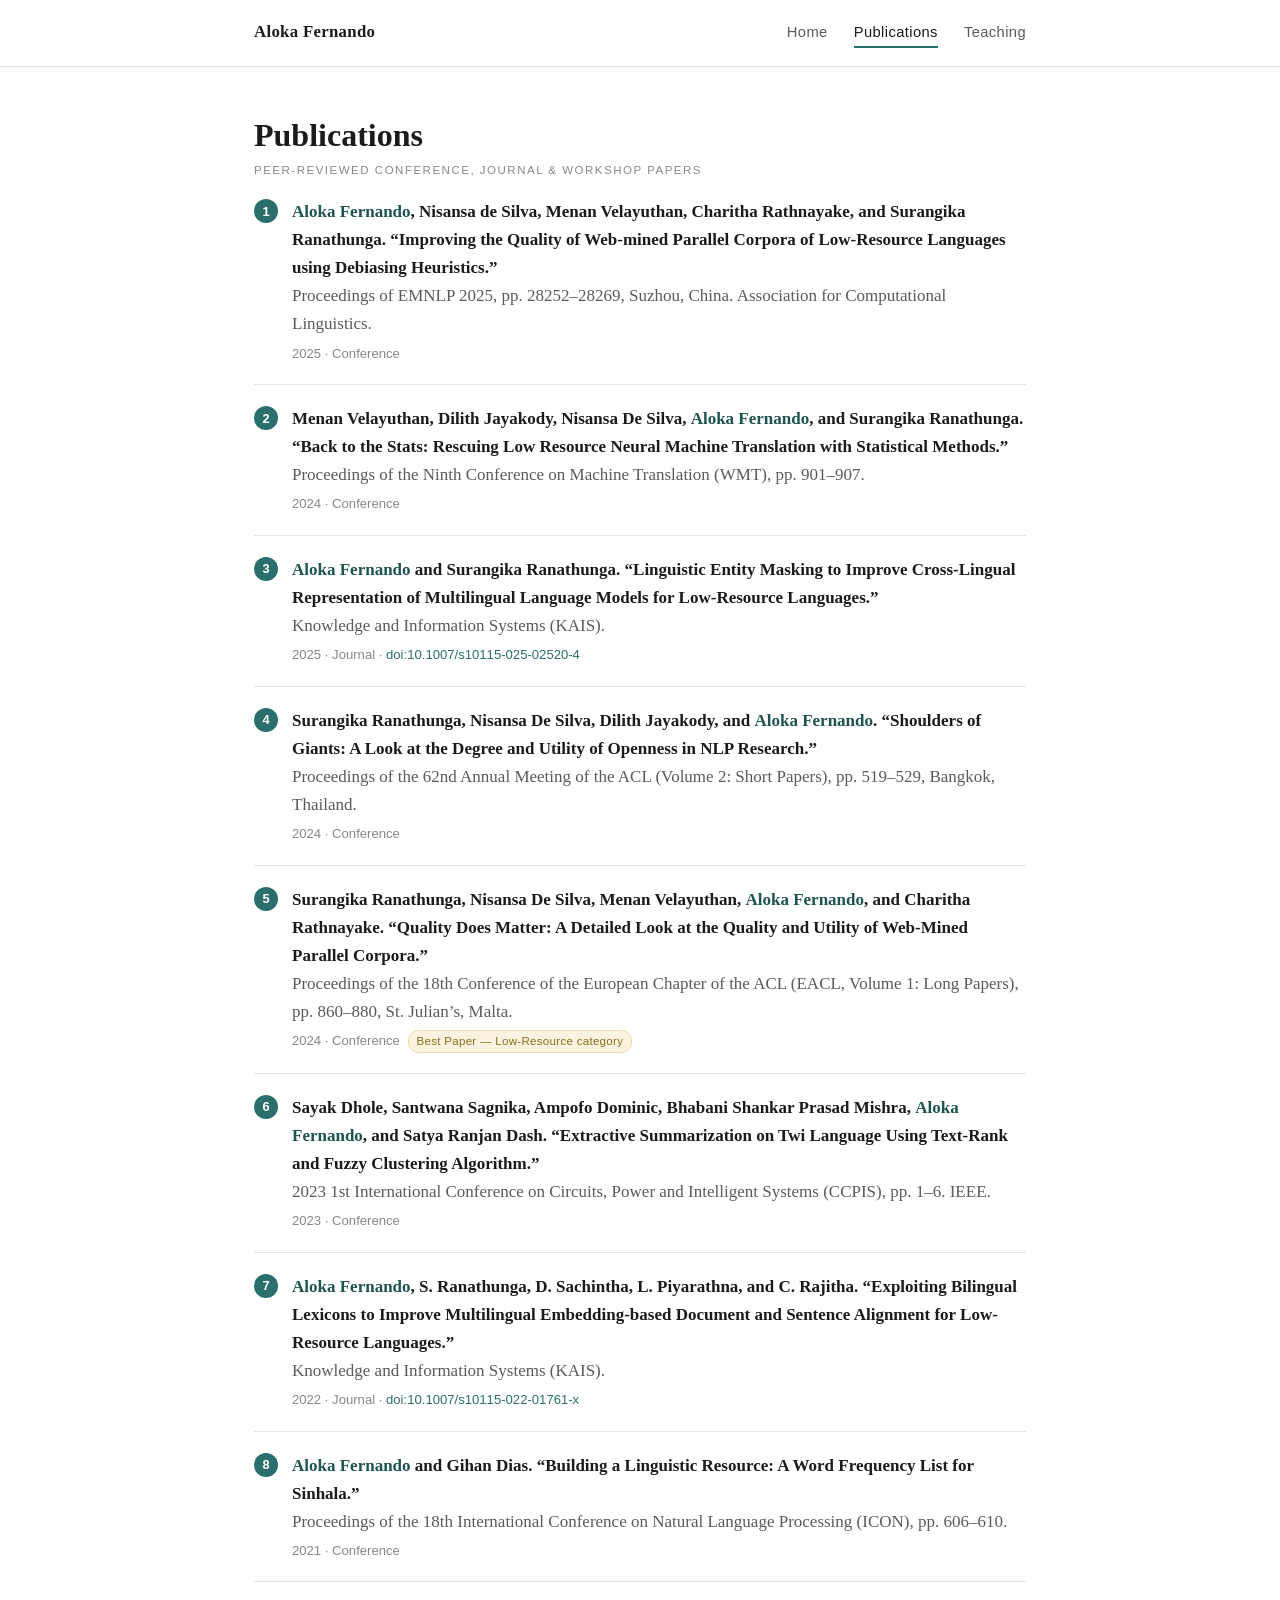
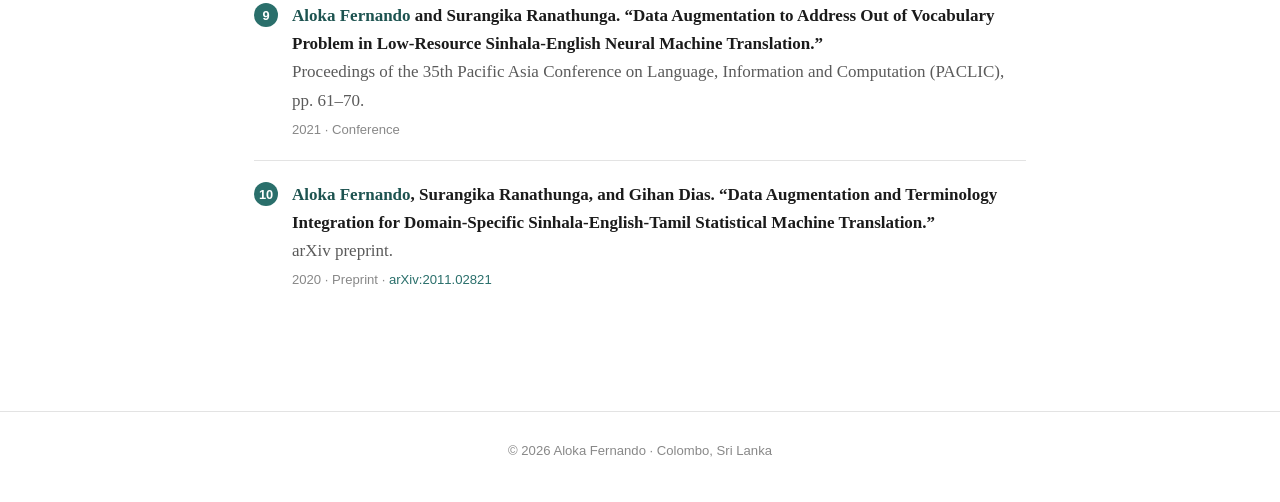
==== publications.html @ 45970b9c "Add files via upload" ====
<!DOCTYPE html>
<html lang="en">
<head>
  <meta charset="UTF-8">
  <meta name="viewport" content="width=device-width, initial-scale=1.0">
  <title>Publications — Aloka Fernando</title>
  <meta name="description" content="Publications by Aloka Fernando in NLP and low-resource language research.">
  <link rel="stylesheet" href="style.css">
</head>
<body>

  <nav class="site-nav">
    <div class="site-nav__inner">
      <a href="index.html" class="site-nav__name">Aloka Fernando</a>
      <div class="site-nav__links">
        <a href="index.html">Home</a>
        <a href="publications.html" class="active">Publications</a>
        <a href="teaching.html">Teaching</a>
      </div>
    </div>
  </nav>

  <main class="wrap">
    <h1 class="page-title">Publications</h1>
    <p class="subhead">Peer-reviewed conference, journal &amp; workshop papers</p>

    <ol class="pubs">

      <li>
        <span class="pub-title"><span class="me">Aloka Fernando</span>, Nisansa de Silva, Menan Velayuthan,
          Charitha Rathnayake, and Surangika Ranathunga. “Improving the Quality of Web-mined Parallel Corpora
          of Low-Resource Languages using Debiasing Heuristics.”</span>
        <div class="pub-venue">Proceedings of EMNLP 2025, pp. 28252–28269, Suzhou, China. Association for
          Computational Linguistics.</div>
        <div class="pub-meta">2025 · Conference</div>
      </li>

      <li>
        <span class="pub-title">Menan Velayuthan, Dilith Jayakody, Nisansa De Silva,
          <span class="me">Aloka Fernando</span>, and Surangika Ranathunga. “Back to the Stats: Rescuing
          Low Resource Neural Machine Translation with Statistical Methods.”</span>
        <div class="pub-venue">Proceedings of the Ninth Conference on Machine Translation (WMT), pp. 901–907.</div>
        <div class="pub-meta">2024 · Conference</div>
      </li>

      <li>
        <span class="pub-title"><span class="me">Aloka Fernando</span> and Surangika Ranathunga. “Linguistic
          Entity Masking to Improve Cross-Lingual Representation of Multilingual Language Models for
          Low-Resource Languages.”</span>
        <div class="pub-venue">Knowledge and Information Systems (KAIS).</div>
        <div class="pub-meta">2025 · Journal ·
          <a href="https://doi.org/10.1007/s10115-025-02520-4" target="_blank" rel="noopener">doi:10.1007/s10115-025-02520-4</a></div>
      </li>

      <li>
        <span class="pub-title">Surangika Ranathunga, Nisansa De Silva, Dilith Jayakody, and
          <span class="me">Aloka Fernando</span>. “Shoulders of Giants: A Look at the Degree and Utility of
          Openness in NLP Research.”</span>
        <div class="pub-venue">Proceedings of the 62nd Annual Meeting of the ACL (Volume 2: Short Papers),
          pp. 519–529, Bangkok, Thailand.</div>
        <div class="pub-meta">2024 · Conference</div>
      </li>

      <li>
        <span class="pub-title">Surangika Ranathunga, Nisansa De Silva, Menan Velayuthan,
          <span class="me">Aloka Fernando</span>, and Charitha Rathnayake. “Quality Does Matter: A Detailed
          Look at the Quality and Utility of Web-Mined Parallel Corpora.”</span>
        <div class="pub-venue">Proceedings of the 18th Conference of the European Chapter of the ACL (EACL,
          Volume 1: Long Papers), pp. 860–880, St. Julian’s, Malta.</div>
        <div class="pub-meta">2024 · Conference <span class="badge">Best Paper — Low-Resource category</span></div>
      </li>

      <li>
        <span class="pub-title">Sayak Dhole, Santwana Sagnika, Ampofo Dominic, Bhabani Shankar Prasad Mishra,
          <span class="me">Aloka Fernando</span>, and Satya Ranjan Dash. “Extractive Summarization on Twi
          Language Using Text-Rank and Fuzzy Clustering Algorithm.”</span>
        <div class="pub-venue">2023 1st International Conference on Circuits, Power and Intelligent Systems
          (CCPIS), pp. 1–6. IEEE.</div>
        <div class="pub-meta">2023 · Conference</div>
      </li>

      <li>
        <span class="pub-title"><span class="me">Aloka Fernando</span>, S. Ranathunga, D. Sachintha,
          L. Piyarathna, and C. Rajitha. “Exploiting Bilingual Lexicons to Improve Multilingual
          Embedding-based Document and Sentence Alignment for Low-Resource Languages.”</span>
        <div class="pub-venue">Knowledge and Information Systems (KAIS).</div>
        <div class="pub-meta">2022 · Journal ·
          <a href="https://doi.org/10.1007/s10115-022-01761-x" target="_blank" rel="noopener">doi:10.1007/s10115-022-01761-x</a></div>
      </li>

      <li>
        <span class="pub-title"><span class="me">Aloka Fernando</span> and Gihan Dias. “Building a Linguistic
          Resource: A Word Frequency List for Sinhala.”</span>
        <div class="pub-venue">Proceedings of the 18th International Conference on Natural Language Processing
          (ICON), pp. 606–610.</div>
        <div class="pub-meta">2021 · Conference</div>
      </li>

      <li>
        <span class="pub-title"><span class="me">Aloka Fernando</span> and Surangika Ranathunga. “Data
          Augmentation to Address Out of Vocabulary Problem in Low-Resource Sinhala-English Neural Machine
          Translation.”</span>
        <div class="pub-venue">Proceedings of the 35th Pacific Asia Conference on Language, Information and
          Computation (PACLIC), pp. 61–70.</div>
        <div class="pub-meta">2021 · Conference</div>
      </li>

      <li>
        <span class="pub-title"><span class="me">Aloka Fernando</span>, Surangika Ranathunga, and Gihan Dias.
          “Data Augmentation and Terminology Integration for Domain-Specific Sinhala-English-Tamil Statistical
          Machine Translation.”</span>
        <div class="pub-venue">arXiv preprint.</div>
        <div class="pub-meta">2020 · Preprint ·
          <a href="https://arxiv.org/abs/2011.02821" target="_blank" rel="noopener">arXiv:2011.02821</a></div>
      </li>

    </ol>
  </main>

  <footer class="site-footer">
    © <span id="yr"></span> Aloka Fernando · Colombo, Sri Lanka
  </footer>
  <script>document.getElementById('yr').textContent = new Date().getFullYear();</script>

</body>
</html>
---- style.css ----
/* ===========================================================
   Aloka Fernando — academic homepage
   Clean academic style: serif headings, generous whitespace
   =========================================================== */

:root {
  --ink: #1b1b1b;
  --muted: #5a5a5a;
  --faint: #888;
  --accent: #2a6f6b;        /* muted teal, echoing the CV */
  --accent-dark: #1d5350;
  --rule: #e3e3e3;
  --bg: #ffffff;
  --bg-soft: #f7f8f7;
  --maxw: 820px;
}

* { box-sizing: border-box; }

html { scroll-behavior: smooth; }

body {
  margin: 0;
  background: var(--bg);
  color: var(--ink);
  font-family: "Georgia", "Iowan Old Style", "Times New Roman", serif;
  font-size: 17px;
  line-height: 1.65;
  -webkit-font-smoothing: antialiased;
}

a {
  color: var(--accent);
  text-decoration: none;
  border-bottom: 1px solid transparent;
  transition: border-color .15s ease, color .15s ease;
}
a:hover { color: var(--accent-dark); border-bottom-color: var(--accent-dark); }

/* ---------- Navigation ---------- */
.site-nav {
  border-bottom: 1px solid var(--rule);
  background: var(--bg);
  position: sticky;
  top: 0;
  z-index: 10;
}
.site-nav__inner {
  max-width: var(--maxw);
  margin: 0 auto;
  padding: 18px 24px;
  display: flex;
  align-items: baseline;
  justify-content: space-between;
  flex-wrap: wrap;
  gap: 10px;
}
.site-nav__name {
  font-size: 1.05rem;
  font-weight: 700;
  letter-spacing: .3px;
  color: var(--ink);
  border: none;
}
.site-nav__links {
  display: flex;
  gap: 26px;
  font-family: -apple-system, BlinkMacSystemFont, "Segoe UI", Helvetica, Arial, sans-serif;
  font-size: .92rem;
  letter-spacing: .4px;
}
.site-nav__links a {
  color: var(--muted);
  border: none;
  padding-bottom: 2px;
}
.site-nav__links a:hover { color: var(--accent); }
.site-nav__links a.active {
  color: var(--ink);
  border-bottom: 2px solid var(--accent);
}

/* ---------- Layout ---------- */
.wrap {
  max-width: var(--maxw);
  margin: 0 auto;
  padding: 48px 24px 80px;
}

h1, h2, h3 { line-height: 1.25; color: var(--ink); }

.page-title {
  font-size: 2rem;
  margin: 0 0 6px;
}
.section-title {
  font-size: 1.35rem;
  margin: 44px 0 14px;
  padding-bottom: 6px;
  border-bottom: 1px solid var(--rule);
}
.subhead {
  font-family: -apple-system, BlinkMacSystemFont, "Segoe UI", Helvetica, Arial, sans-serif;
  color: var(--faint);
  text-transform: uppercase;
  letter-spacing: 1.5px;
  font-size: .72rem;
  margin: 0 0 18px;
}

p { margin: 0 0 16px; }

/* ---------- Home hero ---------- */
.hero {
  display: flex;
  gap: 34px;
  align-items: flex-start;
  flex-wrap: wrap;
}
.hero__photo {
  width: 168px;
  height: 168px;
  border-radius: 6px;
  object-fit: cover;
  flex-shrink: 0;
  background: var(--bg-soft);
  border: 1px solid var(--rule);
}
.hero__body { flex: 1; min-width: 260px; }
.hero__role {
  font-family: -apple-system, BlinkMacSystemFont, "Segoe UI", Helvetica, Arial, sans-serif;
  color: var(--accent);
  font-size: 1rem;
  margin: 4px 0 16px;
}

/* ---------- Contact / inline links ---------- */
.contact-line {
  font-family: -apple-system, BlinkMacSystemFont, "Segoe UI", Helvetica, Arial, sans-serif;
  font-size: .9rem;
  color: var(--muted);
  display: flex;
  flex-wrap: wrap;
  gap: 8px 18px;
  margin-top: 6px;
}

/* ---------- Generic entries (experience, education) ---------- */
.entry { margin-bottom: 20px; }
.entry__head {
  display: flex;
  justify-content: space-between;
  gap: 16px;
  flex-wrap: wrap;
}
.entry__title { font-weight: 700; }
.entry__org { color: var(--muted); }
.entry__date {
  font-family: -apple-system, BlinkMacSystemFont, "Segoe UI", Helvetica, Arial, sans-serif;
  font-size: .85rem;
  color: var(--faint);
  white-space: nowrap;
}

/* ---------- Lists ---------- */
ul.clean { list-style: none; padding: 0; margin: 0; }
ul.clean li {
  padding: 8px 0;
  border-bottom: 1px solid var(--rule);
}
ul.clean li:last-child { border-bottom: none; }

ul.bullets { margin: 0 0 16px; padding-left: 22px; }
ul.bullets li { margin-bottom: 8px; }

/* ---------- Publications ---------- */
ol.pubs { counter-reset: pub; list-style: none; padding: 0; margin: 0; }
ol.pubs li {
  position: relative;
  padding: 0 0 20px 38px;
  margin-bottom: 20px;
  border-bottom: 1px solid var(--rule);
}
ol.pubs li:last-child { border-bottom: none; }
ol.pubs li::before {
  counter-increment: pub;
  content: counter(pub);
  position: absolute;
  left: 0;
  top: 1px;
  font-family: -apple-system, BlinkMacSystemFont, "Segoe UI", Helvetica, Arial, sans-serif;
  font-size: .8rem;
  font-weight: 600;
  color: #fff;
  background: var(--accent);
  width: 24px; height: 24px;
  border-radius: 50%;
  display: flex; align-items: center; justify-content: center;
}
.pub-title { font-weight: 600; }
.pub-venue { color: var(--muted); }
.pub-meta {
  font-family: -apple-system, BlinkMacSystemFont, "Segoe UI", Helvetica, Arial, sans-serif;
  font-size: .82rem;
  color: var(--faint);
  margin-top: 4px;
}
.me { color: var(--accent-dark); font-weight: 700; }
.badge {
  display: inline-block;
  font-family: -apple-system, BlinkMacSystemFont, "Segoe UI", Helvetica, Arial, sans-serif;
  font-size: .72rem;
  letter-spacing: .3px;
  background: #fbf3df;
  color: #8a6d1c;
  border: 1px solid #ecdcae;
  padding: 1px 8px;
  border-radius: 10px;
  margin-left: 4px;
  vertical-align: middle;
}

/* ---------- Teaching ---------- */
.teach-block { margin-bottom: 30px; }
.teach-block h3 {
  font-size: 1.1rem;
  margin: 0 0 2px;
}
.teach-block .teach-date {
  font-family: -apple-system, BlinkMacSystemFont, "Segoe UI", Helvetica, Arial, sans-serif;
  font-size: .85rem;
  color: var(--faint);
  margin-bottom: 12px;
}
.teach-block .programme {
  font-style: italic;
  color: var(--muted);
  margin: 14px 0 6px;
}
.course {
  display: flex;
  gap: 12px;
  padding: 7px 0;
  border-bottom: 1px solid var(--rule);
}
.course:last-child { border-bottom: none; }
.course code {
  font-family: "SF Mono", ui-monospace, Menlo, Consolas, monospace;
  font-size: .82rem;
  color: var(--accent-dark);
  background: var(--bg-soft);
  padding: 1px 7px;
  border-radius: 4px;
  white-space: nowrap;
  align-self: flex-start;
}

/* ---------- Footer ---------- */
.site-footer {
  border-top: 1px solid var(--rule);
  color: var(--faint);
  font-family: -apple-system, BlinkMacSystemFont, "Segoe UI", Helvetica, Arial, sans-serif;
  font-size: .82rem;
  text-align: center;
  padding: 28px 24px 40px;
}

/* ---------- Responsive ---------- */
@media (max-width: 560px) {
  body { font-size: 16px; }
  .page-title { font-size: 1.7rem; }
  .hero { gap: 22px; }
  .hero__photo { width: 130px; height: 130px; }
  .site-nav__inner { padding: 14px 18px; }
  .wrap { padding: 34px 18px 60px; }
}
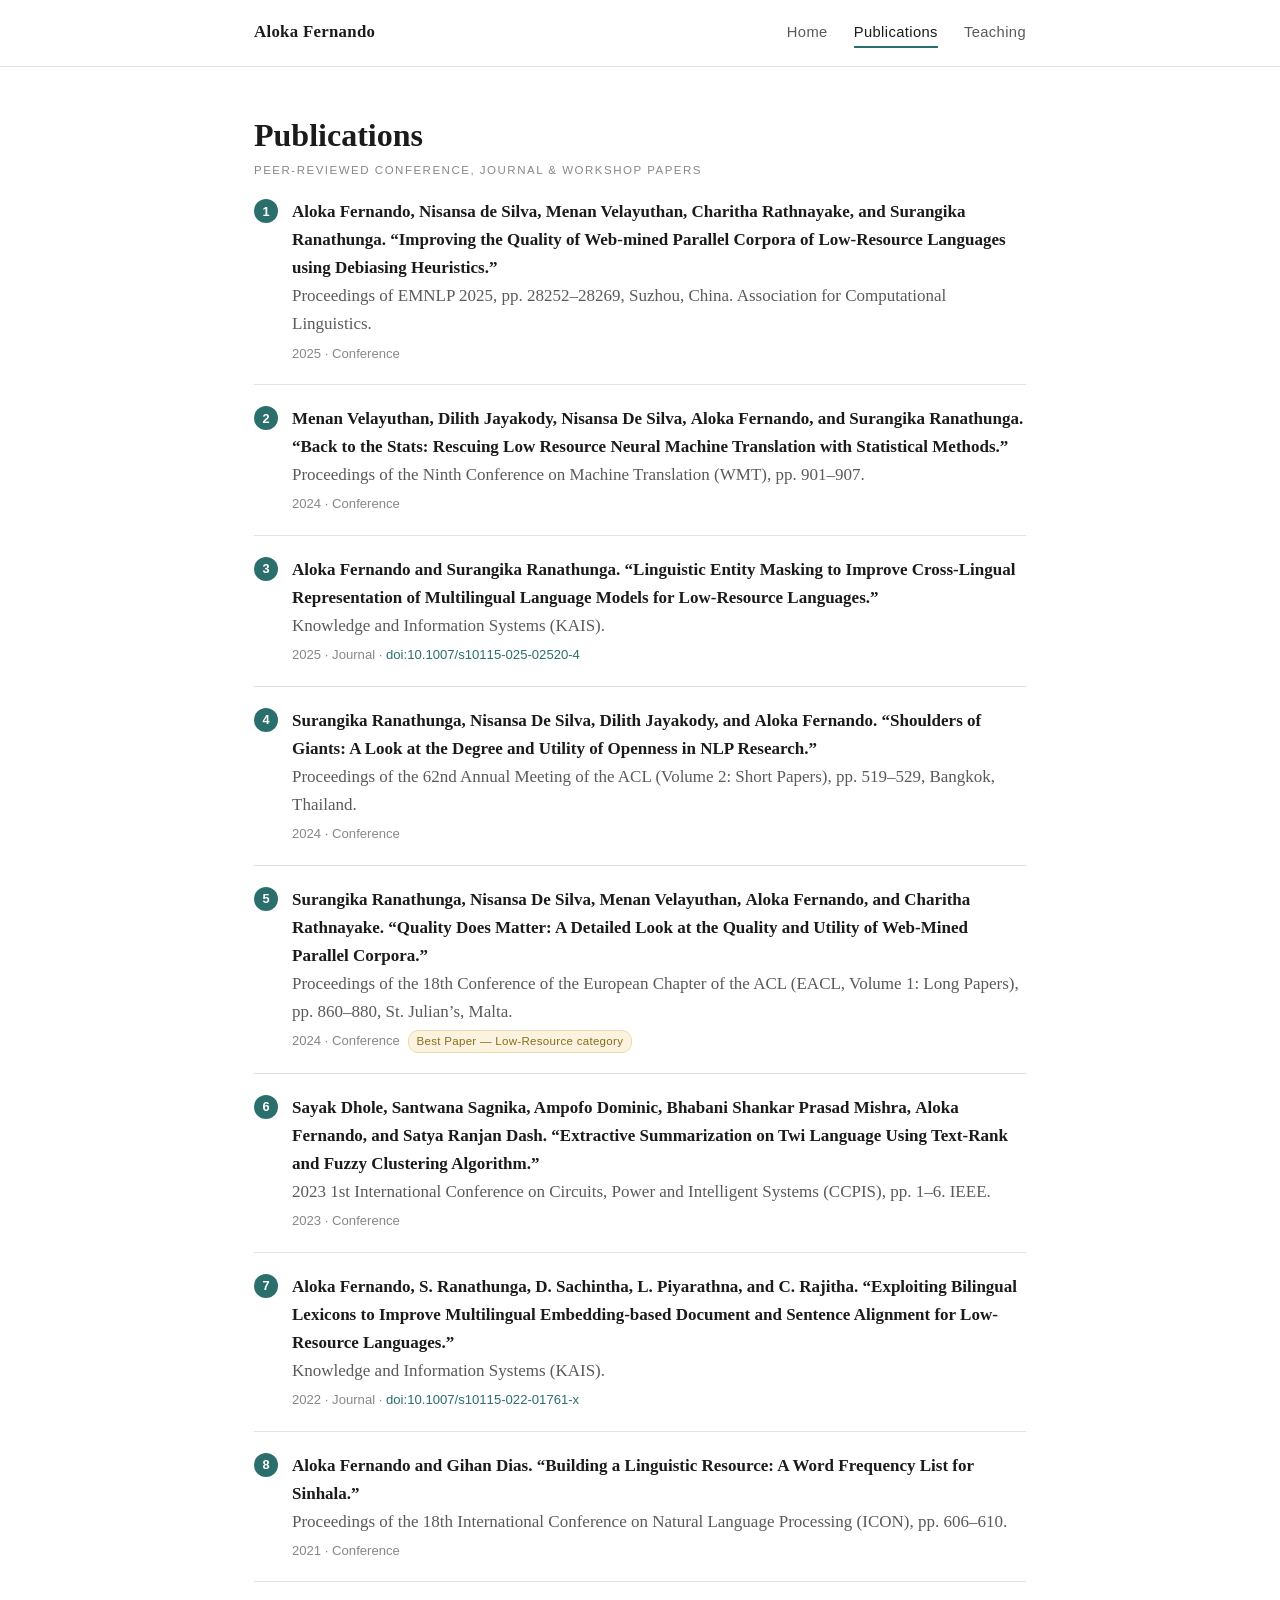
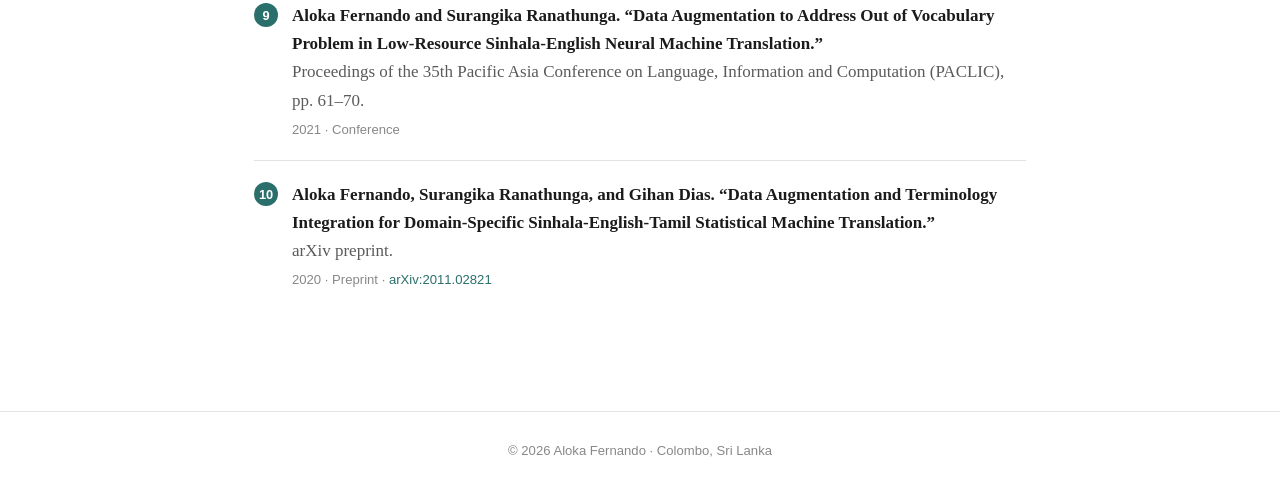
==== commit f16d9b88: "Add files via upload" ====
--- a/publications.html
+++ b/publications.html
@@ -27,7 +27,7 @@
     <ol class="pubs">
 
       <li>
-        <span class="pub-title"><span class="me">Aloka Fernando</span>, Nisansa de Silva, Menan Velayuthan,
+        <span class="pub-title"><strong>Aloka Fernando</strong>, Nisansa de Silva, Menan Velayuthan,
           Charitha Rathnayake, and Surangika Ranathunga. “Improving the Quality of Web-mined Parallel Corpora
           of Low-Resource Languages using Debiasing Heuristics.”</span>
         <div class="pub-venue">Proceedings of EMNLP 2025, pp. 28252–28269, Suzhou, China. Association for
@@ -37,14 +37,14 @@
 
       <li>
         <span class="pub-title">Menan Velayuthan, Dilith Jayakody, Nisansa De Silva,
-          <span class="me">Aloka Fernando</span>, and Surangika Ranathunga. “Back to the Stats: Rescuing
+          <strong>Aloka Fernando</strong>, and Surangika Ranathunga. “Back to the Stats: Rescuing
           Low Resource Neural Machine Translation with Statistical Methods.”</span>
         <div class="pub-venue">Proceedings of the Ninth Conference on Machine Translation (WMT), pp. 901–907.</div>
         <div class="pub-meta">2024 · Conference</div>
       </li>
 
       <li>
-        <span class="pub-title"><span class="me">Aloka Fernando</span> and Surangika Ranathunga. “Linguistic
+        <span class="pub-title"><strong>Aloka Fernando</strong> and Surangika Ranathunga. “Linguistic
           Entity Masking to Improve Cross-Lingual Representation of Multilingual Language Models for
           Low-Resource Languages.”</span>
         <div class="pub-venue">Knowledge and Information Systems (KAIS).</div>
@@ -54,7 +54,7 @@
 
       <li>
         <span class="pub-title">Surangika Ranathunga, Nisansa De Silva, Dilith Jayakody, and
-          <span class="me">Aloka Fernando</span>. “Shoulders of Giants: A Look at the Degree and Utility of
+          <strong>Aloka Fernando</strong>. “Shoulders of Giants: A Look at the Degree and Utility of
           Openness in NLP Research.”</span>
         <div class="pub-venue">Proceedings of the 62nd Annual Meeting of the ACL (Volume 2: Short Papers),
           pp. 519–529, Bangkok, Thailand.</div>
@@ -63,7 +63,7 @@
 
       <li>
         <span class="pub-title">Surangika Ranathunga, Nisansa De Silva, Menan Velayuthan,
-          <span class="me">Aloka Fernando</span>, and Charitha Rathnayake. “Quality Does Matter: A Detailed
+          <strong>Aloka Fernando</strong>, and Charitha Rathnayake. “Quality Does Matter: A Detailed
           Look at the Quality and Utility of Web-Mined Parallel Corpora.”</span>
         <div class="pub-venue">Proceedings of the 18th Conference of the European Chapter of the ACL (EACL,
           Volume 1: Long Papers), pp. 860–880, St. Julian’s, Malta.</div>
@@ -72,7 +72,7 @@
 
       <li>
         <span class="pub-title">Sayak Dhole, Santwana Sagnika, Ampofo Dominic, Bhabani Shankar Prasad Mishra,
-          <span class="me">Aloka Fernando</span>, and Satya Ranjan Dash. “Extractive Summarization on Twi
+          <strong>Aloka Fernando</strong>, and Satya Ranjan Dash. “Extractive Summarization on Twi
           Language Using Text-Rank and Fuzzy Clustering Algorithm.”</span>
         <div class="pub-venue">2023 1st International Conference on Circuits, Power and Intelligent Systems
           (CCPIS), pp. 1–6. IEEE.</div>
@@ -80,7 +80,7 @@
       </li>
 
       <li>
-        <span class="pub-title"><span class="me">Aloka Fernando</span>, S. Ranathunga, D. Sachintha,
+        <span class="pub-title"><strong>Aloka Fernando</strong>, S. Ranathunga, D. Sachintha,
           L. Piyarathna, and C. Rajitha. “Exploiting Bilingual Lexicons to Improve Multilingual
           Embedding-based Document and Sentence Alignment for Low-Resource Languages.”</span>
         <div class="pub-venue">Knowledge and Information Systems (KAIS).</div>
@@ -89,7 +89,7 @@
       </li>
 
       <li>
-        <span class="pub-title"><span class="me">Aloka Fernando</span> and Gihan Dias. “Building a Linguistic
+        <span class="pub-title"><strong>Aloka Fernando</strong> and Gihan Dias. “Building a Linguistic
           Resource: A Word Frequency List for Sinhala.”</span>
         <div class="pub-venue">Proceedings of the 18th International Conference on Natural Language Processing
           (ICON), pp. 606–610.</div>
@@ -97,7 +97,7 @@
       </li>
 
       <li>
-        <span class="pub-title"><span class="me">Aloka Fernando</span> and Surangika Ranathunga. “Data
+        <span class="pub-title"><strong>Aloka Fernando</strong> and Surangika Ranathunga. “Data
           Augmentation to Address Out of Vocabulary Problem in Low-Resource Sinhala-English Neural Machine
           Translation.”</span>
         <div class="pub-venue">Proceedings of the 35th Pacific Asia Conference on Language, Information and
@@ -106,7 +106,7 @@
       </li>
 
       <li>
-        <span class="pub-title"><span class="me">Aloka Fernando</span>, Surangika Ranathunga, and Gihan Dias.
+        <span class="pub-title"><strong>Aloka Fernando</strong>, Surangika Ranathunga, and Gihan Dias.
           “Data Augmentation and Terminology Integration for Domain-Specific Sinhala-English-Tamil Statistical
           Machine Translation.”</span>
         <div class="pub-venue">arXiv preprint.</div>
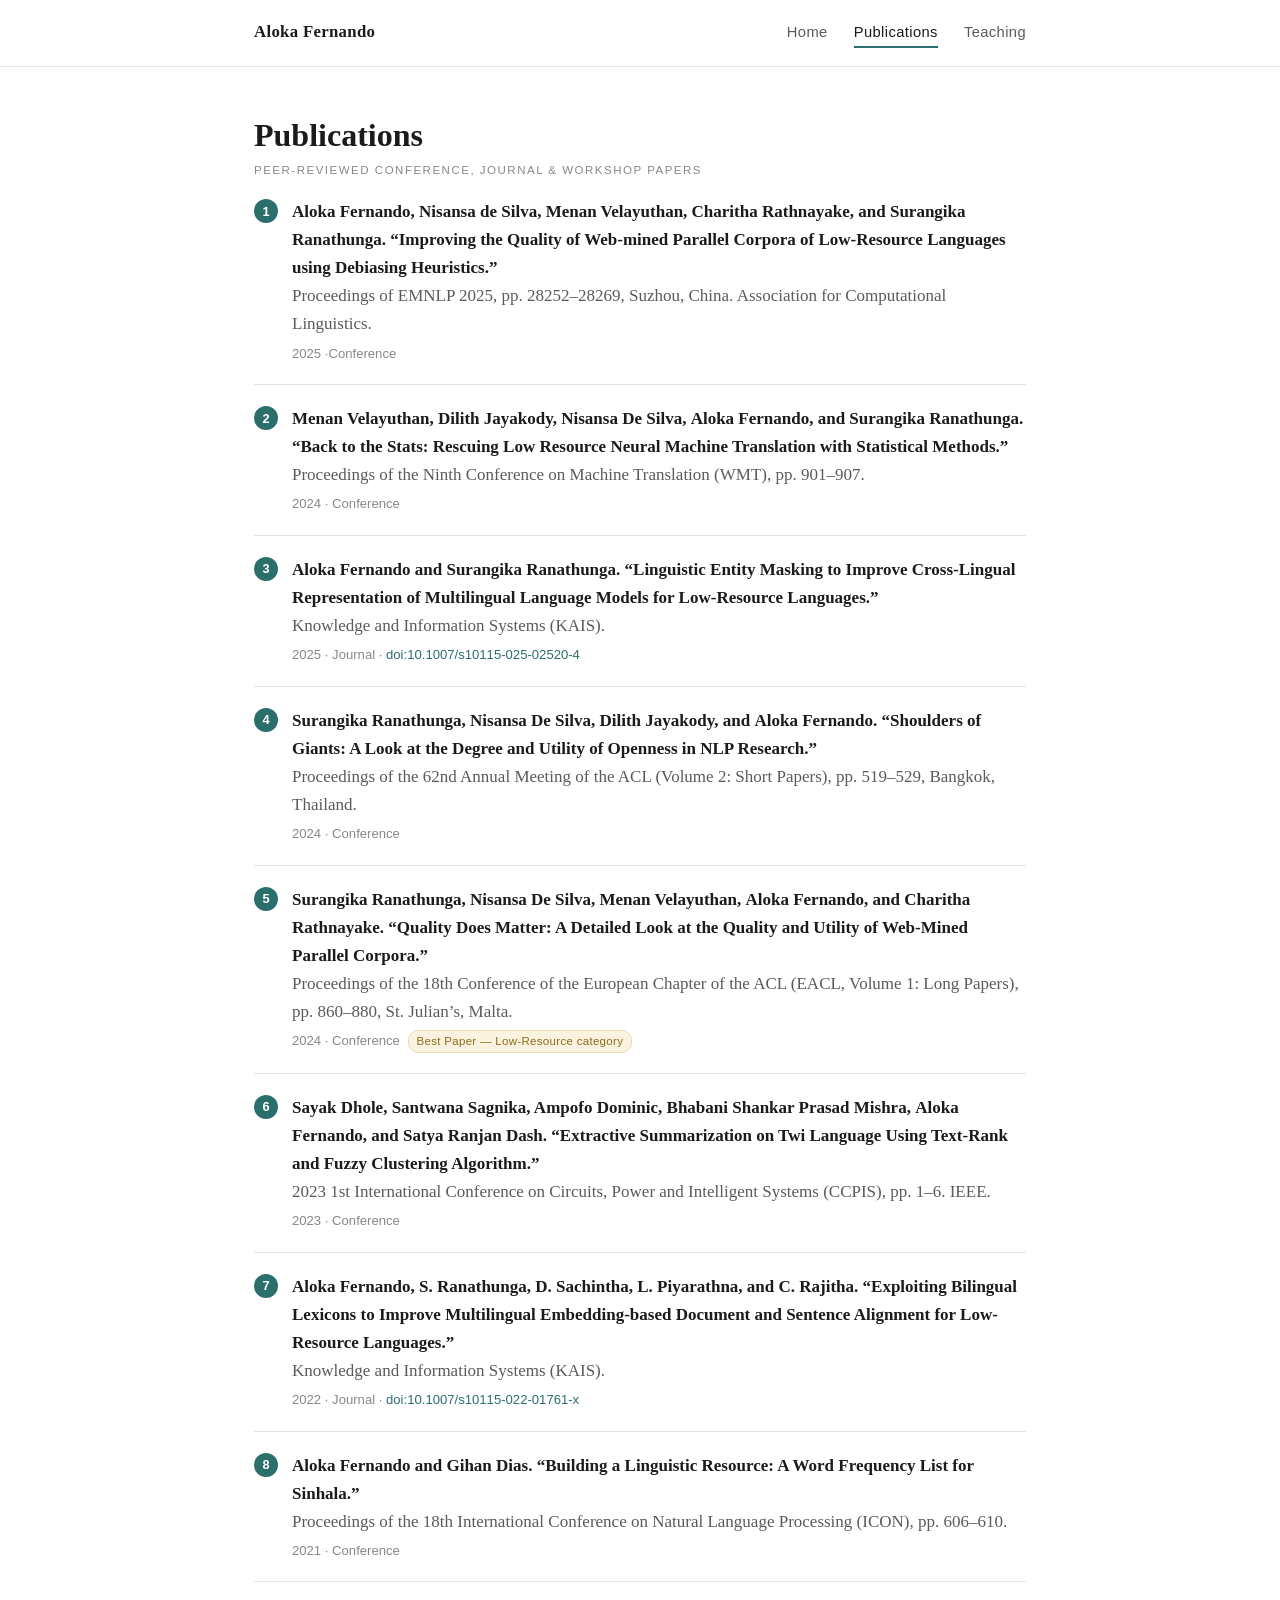
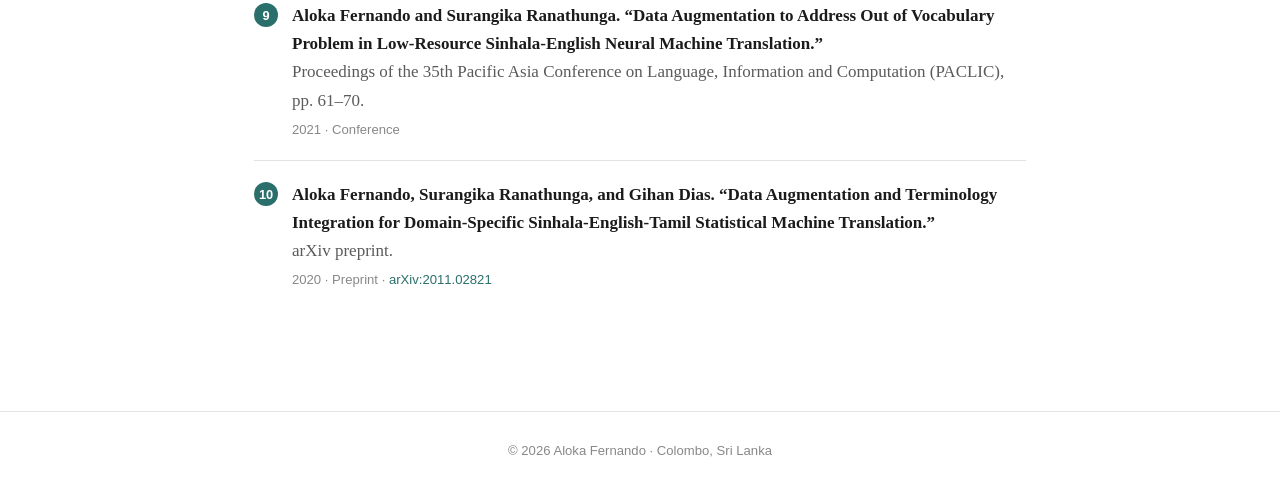
==== commit 55dd184c: "Update publications.html" ====
--- a/publications.html
+++ b/publications.html
@@ -32,7 +32,7 @@
           of Low-Resource Languages using Debiasing Heuristics.”</span>
         <div class="pub-venue">Proceedings of EMNLP 2025, pp. 28252–28269, Suzhou, China. Association for
           Computational Linguistics.</div>
-        <div class="pub-meta">2025 · Conference</div>
+        <div class="pub-meta">2025 ·Conference</div>
       </li>
 
       <li>
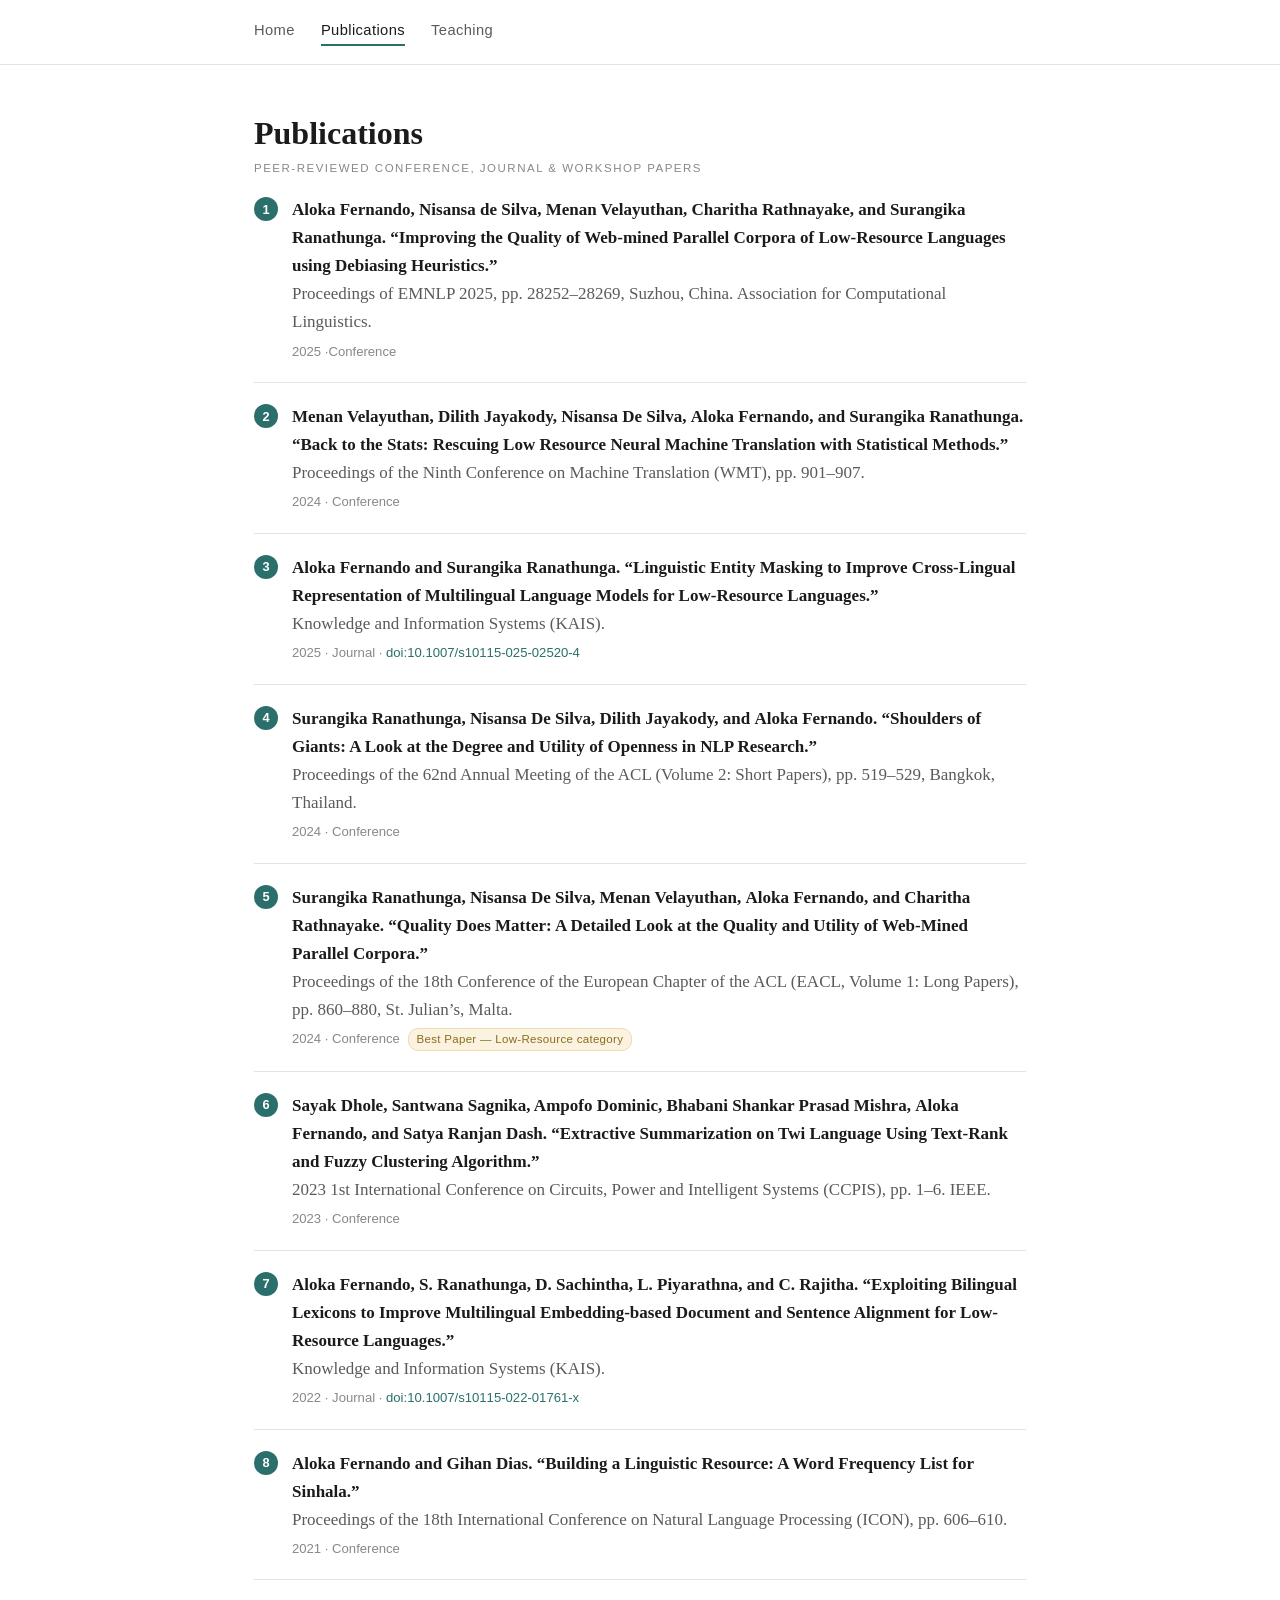
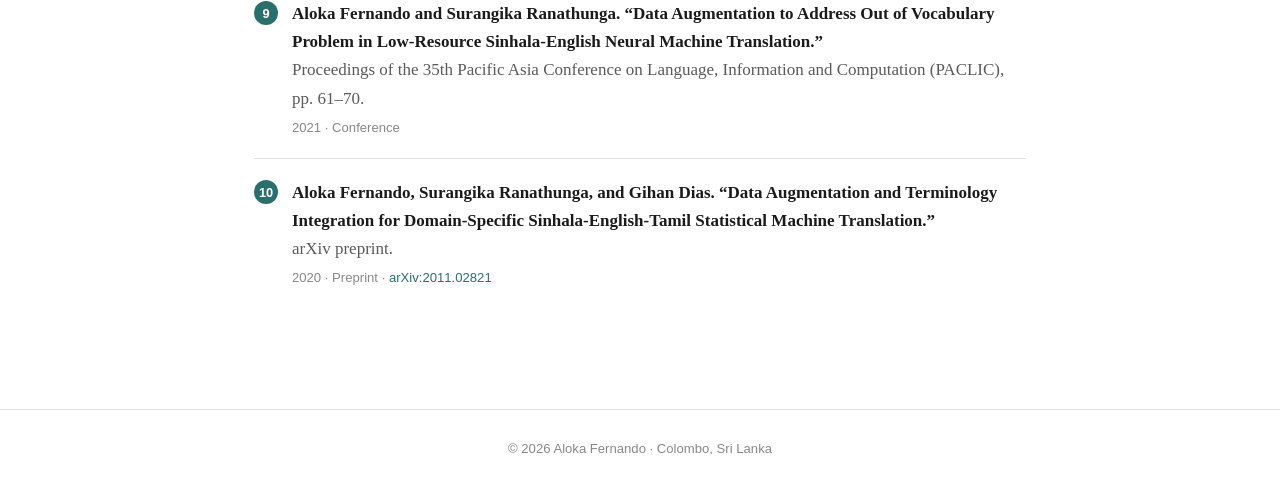
==== commit 591828a9: "Remove 'Aloka Fernando' link from navigation Removed the site navigation link to 'Aloka Fernando'." ====
--- a/publications.html
+++ b/publications.html
@@ -11,7 +11,6 @@
 
   <nav class="site-nav">
     <div class="site-nav__inner">
-      <a href="index.html" class="site-nav__name">Aloka Fernando</a>
       <div class="site-nav__links">
         <a href="index.html">Home</a>
         <a href="publications.html" class="active">Publications</a>
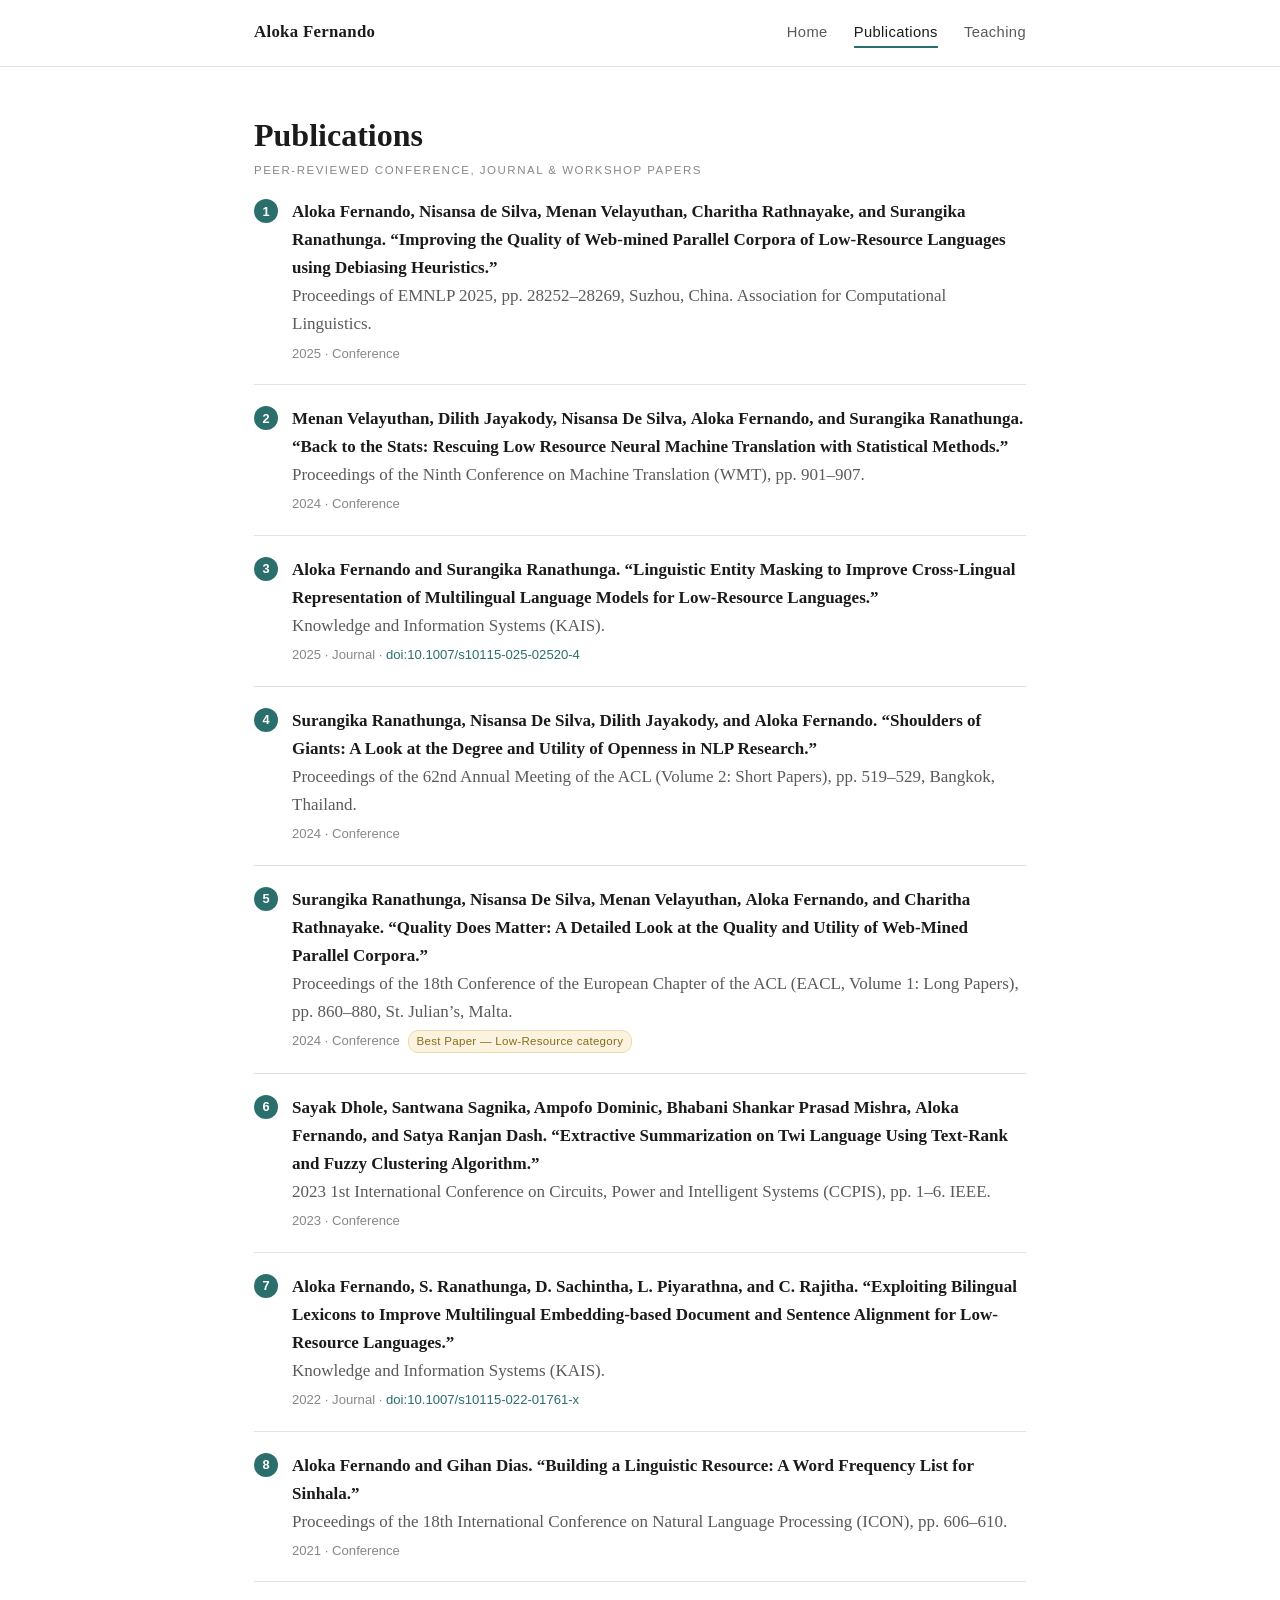
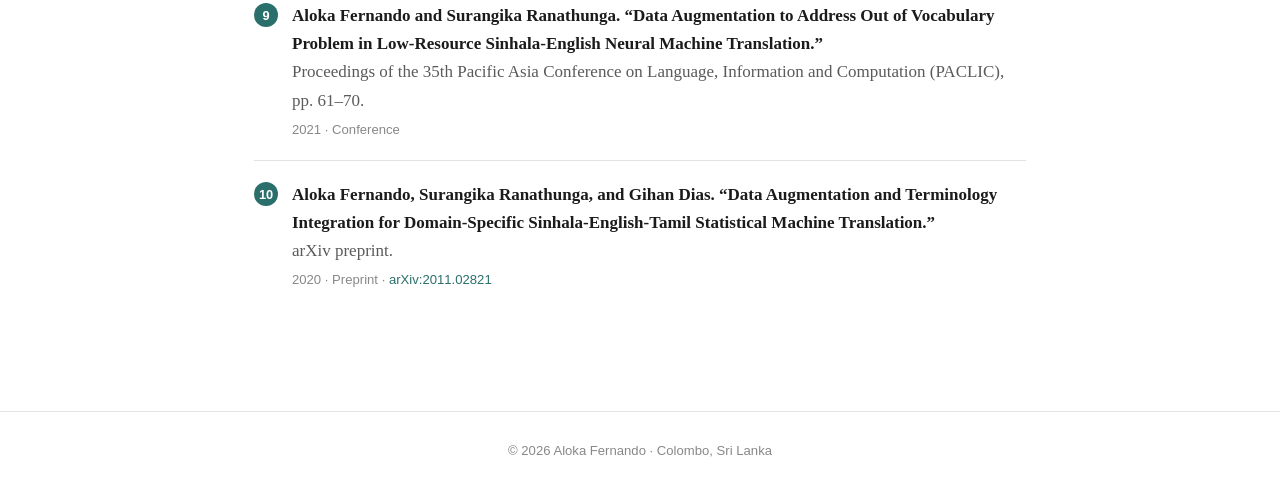
==== commit 01fa74a2: "Add files via upload" ====
--- a/publications.html
+++ b/publications.html
@@ -11,6 +11,7 @@
 
   <nav class="site-nav">
     <div class="site-nav__inner">
+      <a href="index.html" class="site-nav__name">Aloka Fernando</a>
       <div class="site-nav__links">
         <a href="index.html">Home</a>
         <a href="publications.html" class="active">Publications</a>
@@ -31,7 +32,7 @@
           of Low-Resource Languages using Debiasing Heuristics.”</span>
         <div class="pub-venue">Proceedings of EMNLP 2025, pp. 28252–28269, Suzhou, China. Association for
           Computational Linguistics.</div>
-        <div class="pub-meta">2025 ·Conference</div>
+        <div class="pub-meta">2025 · Conference</div>
       </li>
 
       <li>
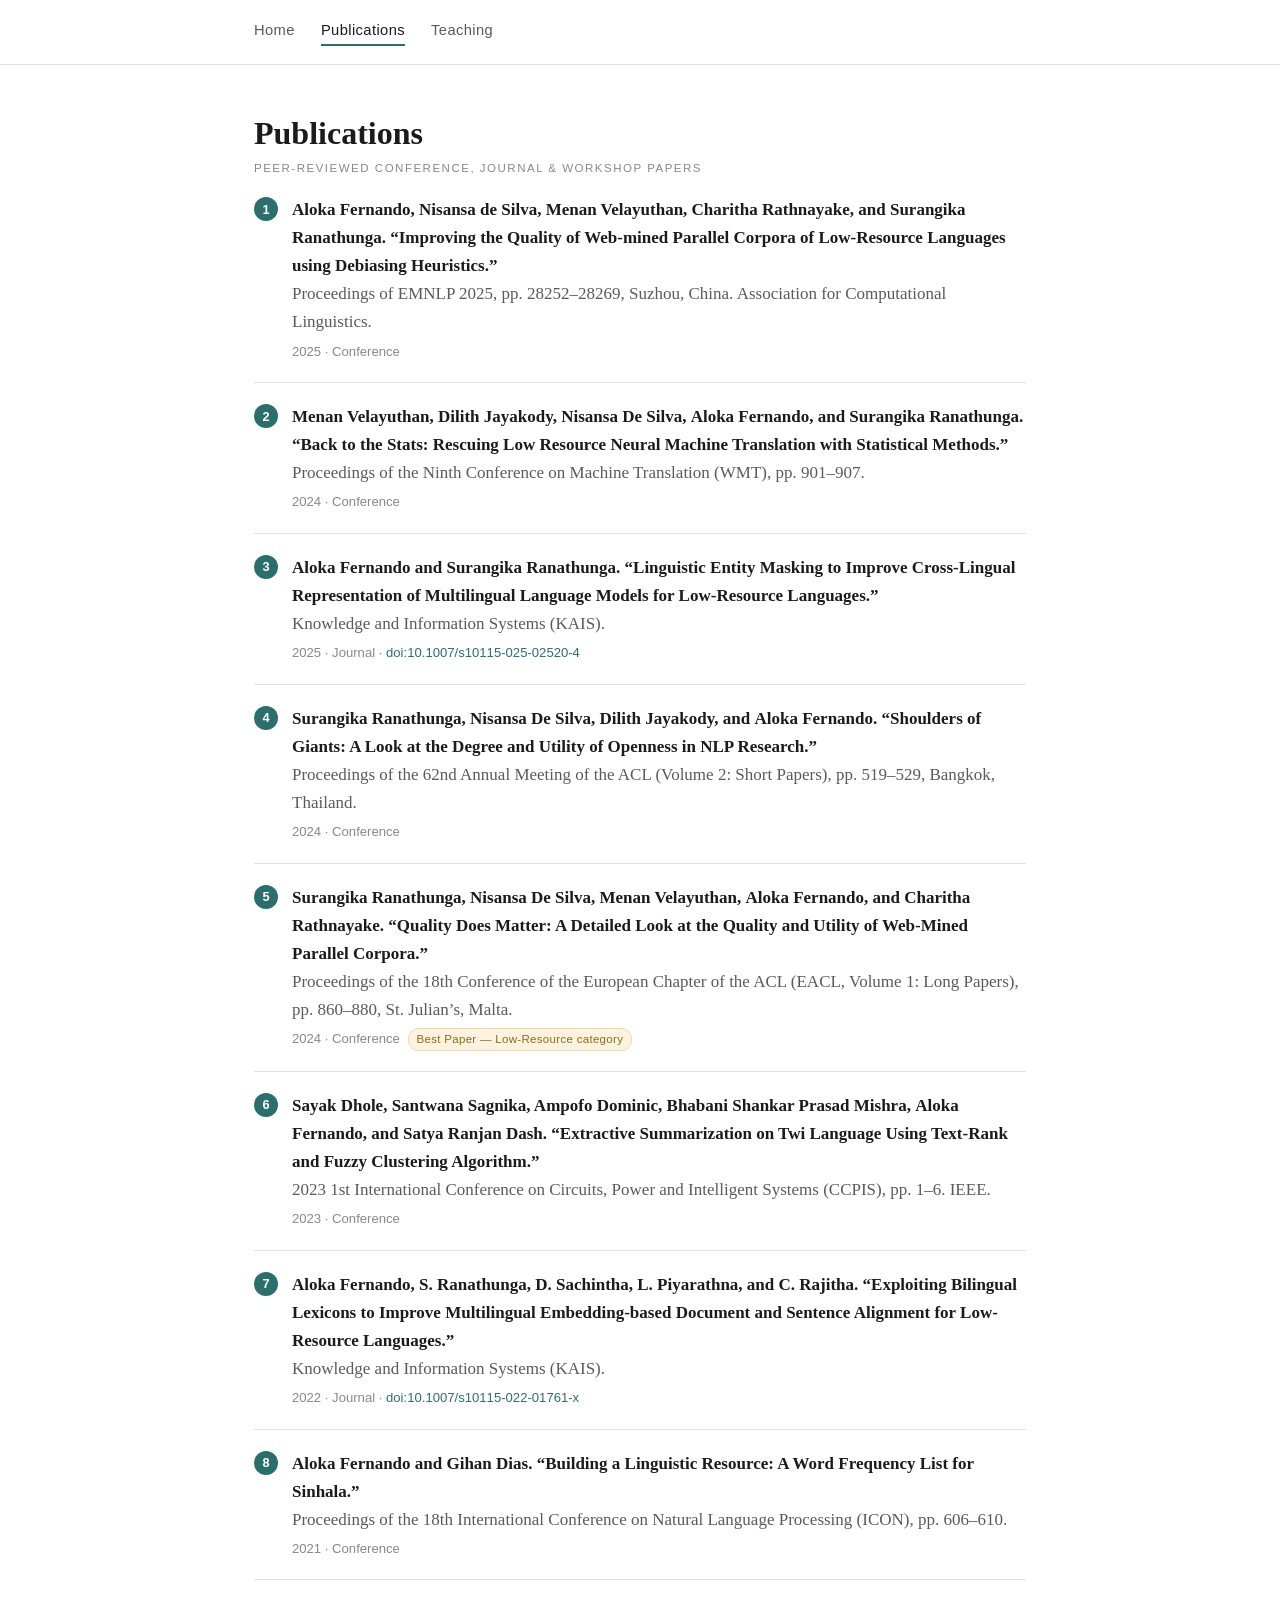
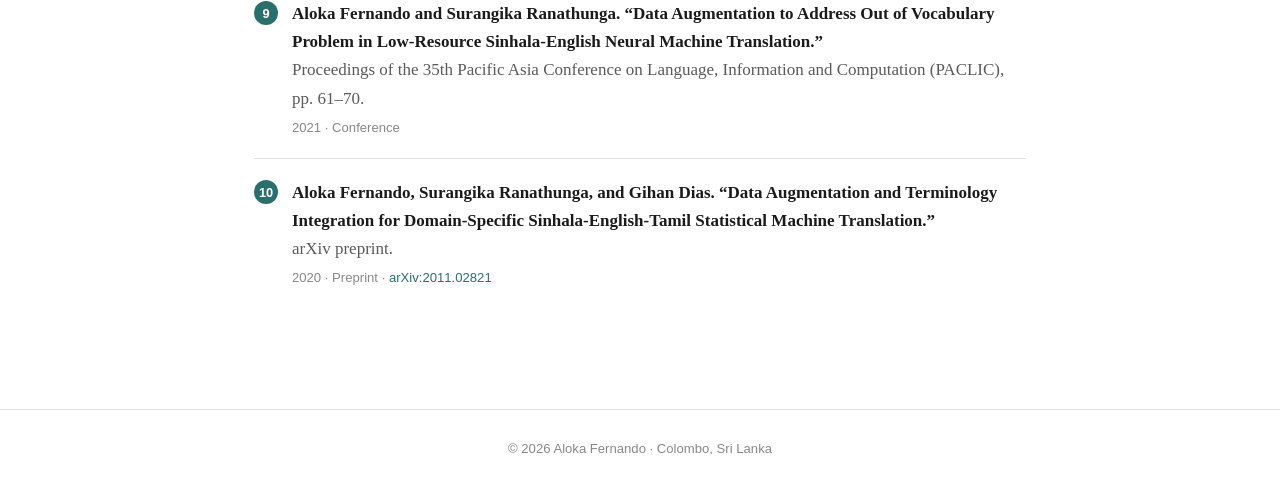
==== commit 42e715e4: "Remove 'Aloka Fernando' link from navigation Removed the site navigation link to 'Aloka Fernando'." ====
--- a/publications.html
+++ b/publications.html
@@ -11,7 +11,6 @@
 
   <nav class="site-nav">
     <div class="site-nav__inner">
-      <a href="index.html" class="site-nav__name">Aloka Fernando</a>
       <div class="site-nav__links">
         <a href="index.html">Home</a>
         <a href="publications.html" class="active">Publications</a>
@@ -27,7 +26,7 @@
     <ol class="pubs">
 
       <li>
-        <span class="pub-title"><strong>Aloka Fernando</strong>, Nisansa de Silva, Menan Velayuthan,
+        <span class="pub-title"><b>Aloka Fernando</b>, Nisansa de Silva, Menan Velayuthan,
           Charitha Rathnayake, and Surangika Ranathunga. “Improving the Quality of Web-mined Parallel Corpora
           of Low-Resource Languages using Debiasing Heuristics.”</span>
         <div class="pub-venue">Proceedings of EMNLP 2025, pp. 28252–28269, Suzhou, China. Association for
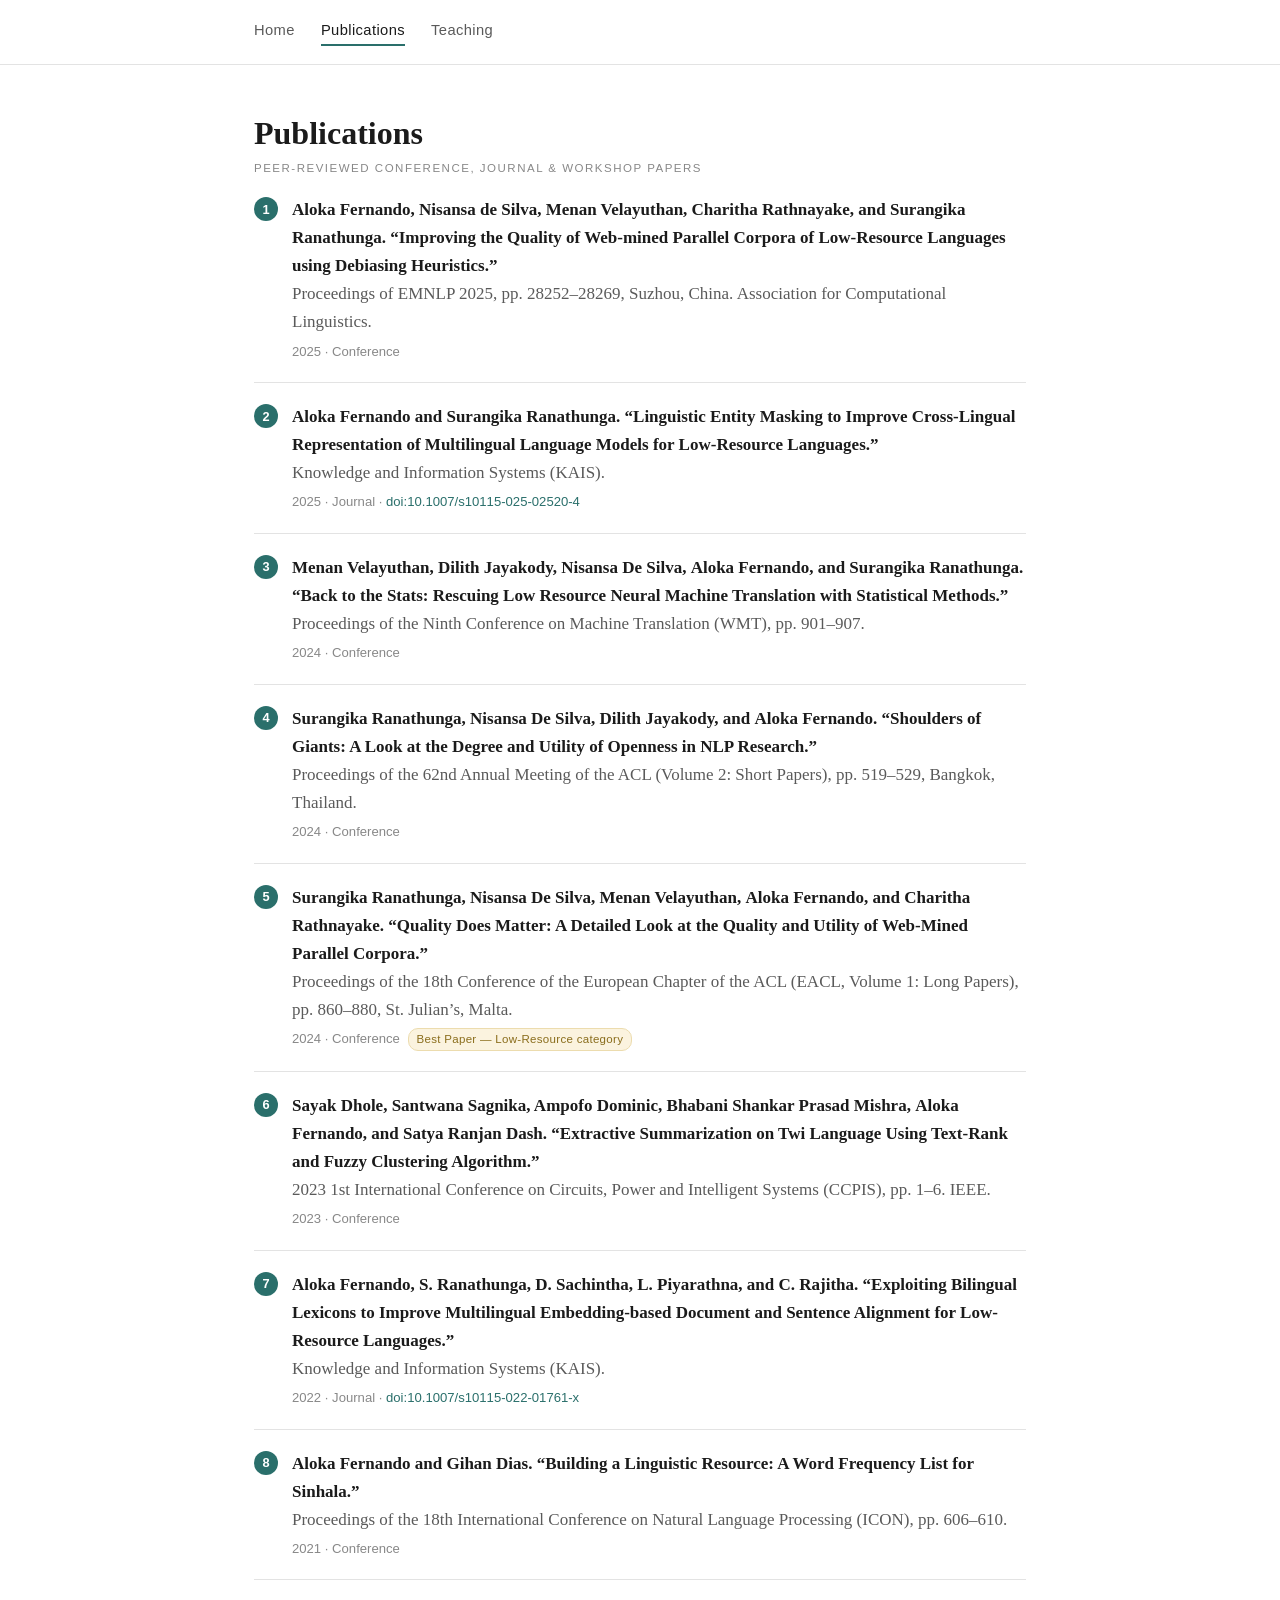
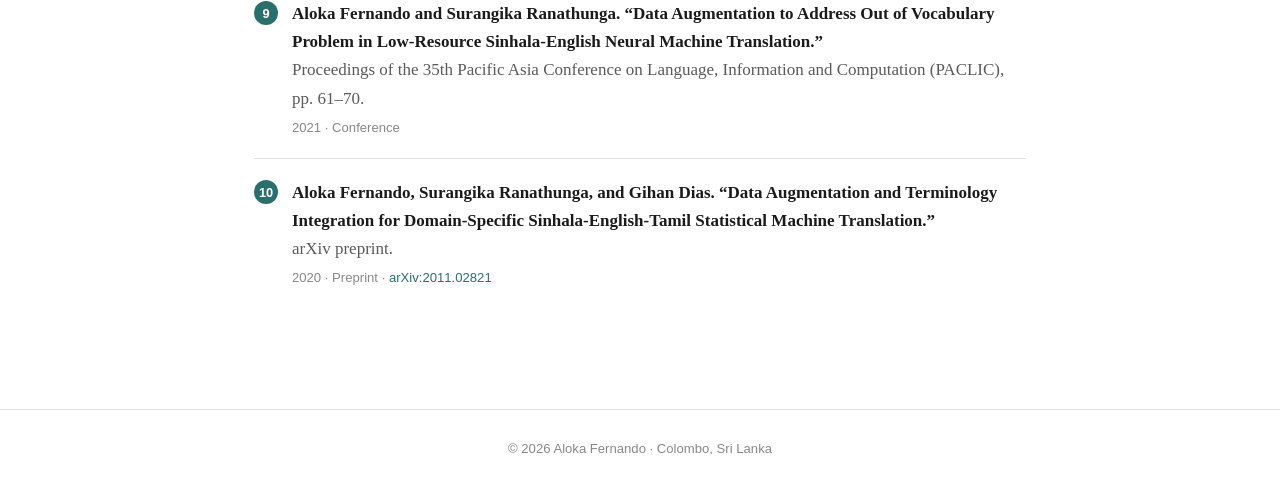
==== commit ff91c62b: "Reinsert publication entry for Neural Machine Translation" ====
--- a/publications.html
+++ b/publications.html
@@ -35,20 +35,20 @@
       </li>
 
       <li>
-        <span class="pub-title">Menan Velayuthan, Dilith Jayakody, Nisansa De Silva,
-          <strong>Aloka Fernando</strong>, and Surangika Ranathunga. “Back to the Stats: Rescuing
-          Low Resource Neural Machine Translation with Statistical Methods.”</span>
-        <div class="pub-venue">Proceedings of the Ninth Conference on Machine Translation (WMT), pp. 901–907.</div>
-        <div class="pub-meta">2024 · Conference</div>
-      </li>
-
-      <li>
         <span class="pub-title"><strong>Aloka Fernando</strong> and Surangika Ranathunga. “Linguistic
           Entity Masking to Improve Cross-Lingual Representation of Multilingual Language Models for
           Low-Resource Languages.”</span>
         <div class="pub-venue">Knowledge and Information Systems (KAIS).</div>
         <div class="pub-meta">2025 · Journal ·
           <a href="https://doi.org/10.1007/s10115-025-02520-4" target="_blank" rel="noopener">doi:10.1007/s10115-025-02520-4</a></div>
+      </li>
+
+      <li>
+        <span class="pub-title">Menan Velayuthan, Dilith Jayakody, Nisansa De Silva,
+          <strong>Aloka Fernando</strong>, and Surangika Ranathunga. “Back to the Stats: Rescuing
+          Low Resource Neural Machine Translation with Statistical Methods.”</span>
+        <div class="pub-venue">Proceedings of the Ninth Conference on Machine Translation (WMT), pp. 901–907.</div>
+        <div class="pub-meta">2024 · Conference</div>
       </li>
 
       <li>
